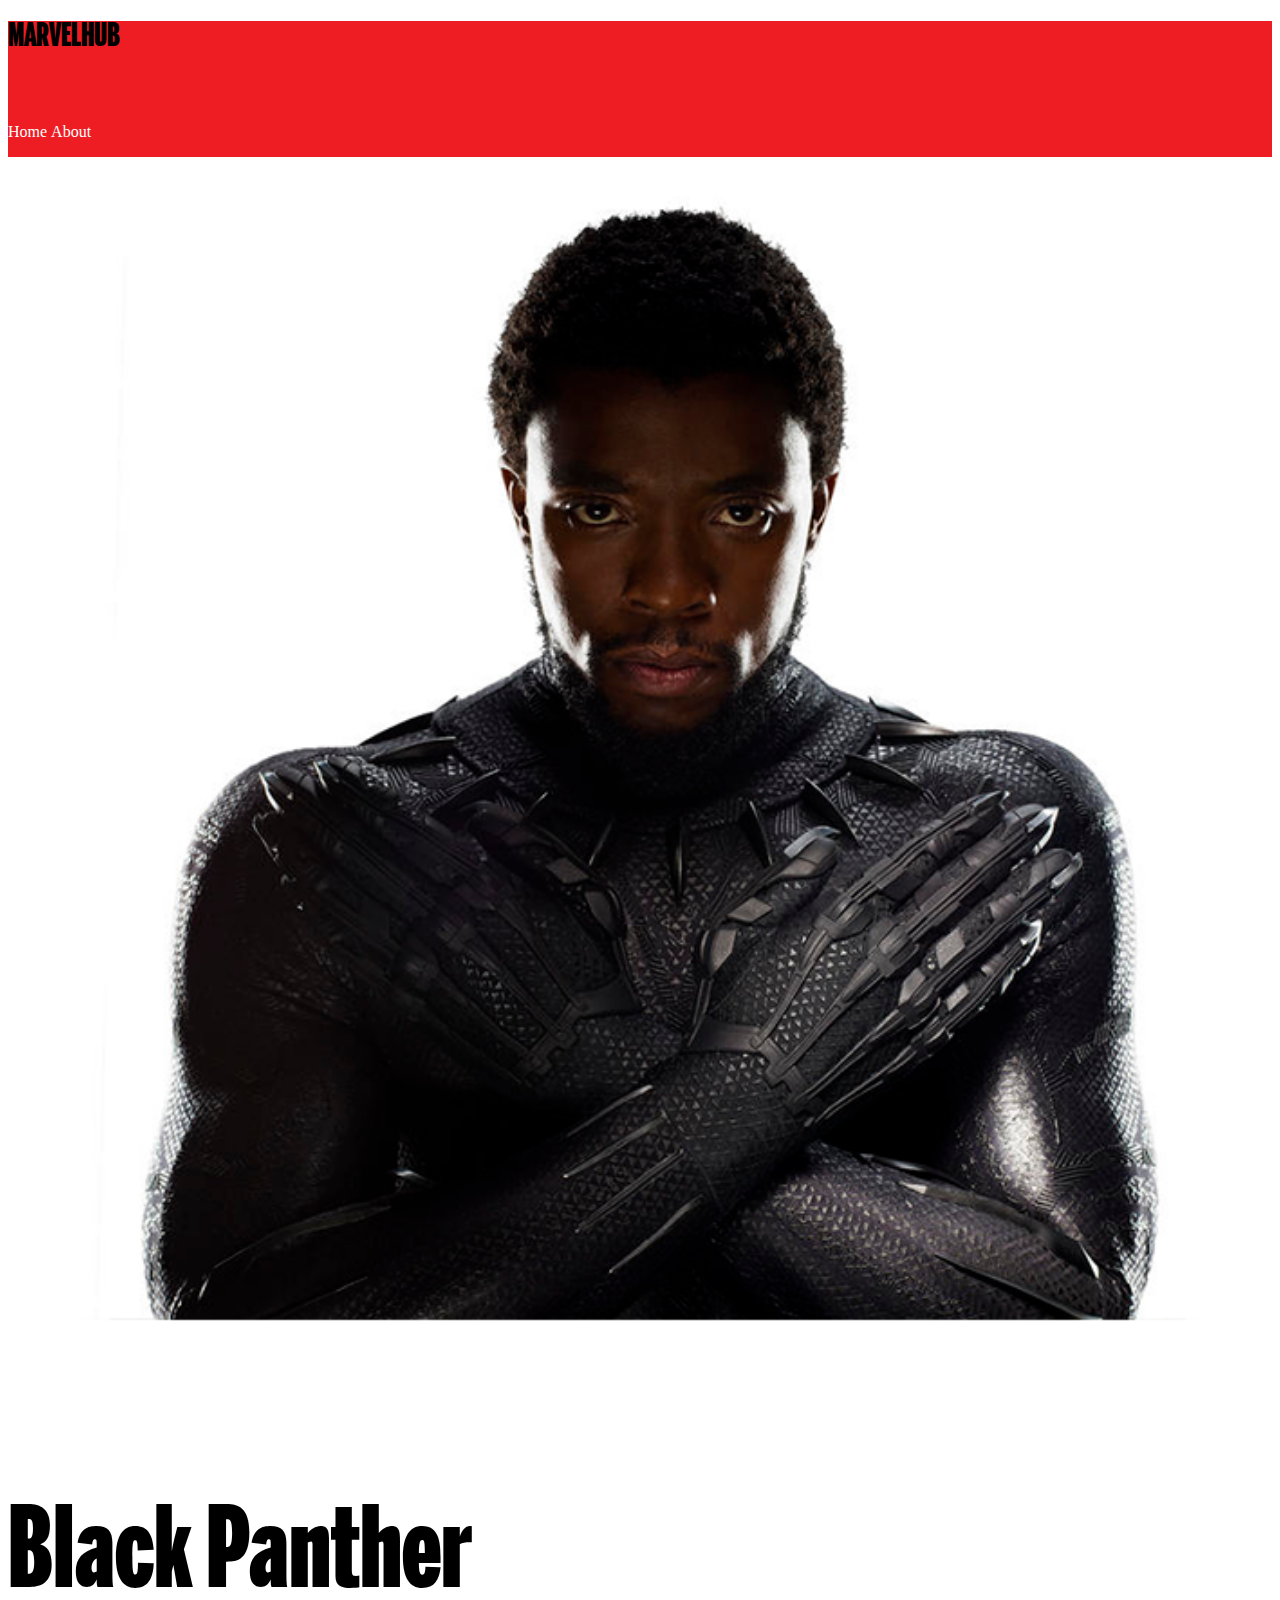
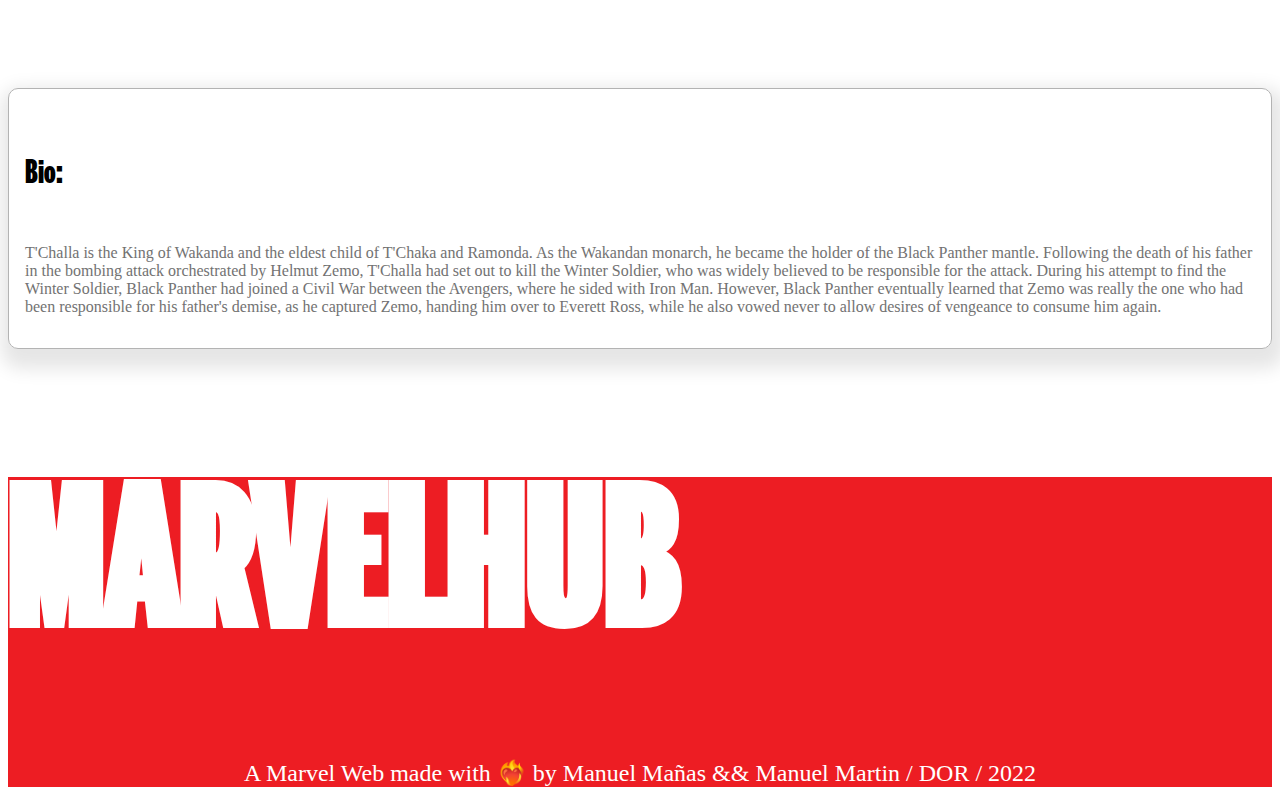
==== heroes/black-panther.html @ e600cfc3 "Heroes pages added" ====
<!DOCTYPE html>
<html lang="en">

<head>
    <meta charset="UTF-8">
    <meta http-equiv="X-UA-Compatible" content="IE=edge">
    <meta name="viewport" content="width=device-width, initial-scale=1.0">
    <link href="https://cdn.jsdelivr.net/npm/bootstrap@5.0.2/dist/css/bootstrap.min.css" rel="stylesheet"
        integrity="sha384-EVSTQN3/azprG1Anm3QDgpJLIm9Nao0Yz1ztcQTwFspd3yD65VohhpuuCOmLASjC" crossorigin="anonymous">
    <link rel="stylesheet" href="https://cdnjs.cloudflare.com/ajax/libs/font-awesome/6.0.0/css/all.min.css"
        integrity="sha512-9usAa10IRO0HhonpyAIVpjrylPvoDwiPUiKdWk5t3PyolY1cOd4DSE0Ga+ri4AuTroPR5aQvXU9xC6qOPnzFeg=="
        crossorigin="anonymous" referrerpolicy="no-referrer" />
    <link rel="stylesheet" href="../styles.css">
    <title>Spider-Man</title>
</head>

<body>
    <div class="hero-wrapper">
        <div class="container-fluid navbar-heroes">
            <div class="container">

                <nav>
                    <div class="row">
                        <div class="col-md-2 mt-5 d-flex">
                            <h5 class="text-white">MARVELHUB</h5>
                        </div>
                        <div class="col-md-3 mt-5 d-flex justify-content-start gap-5">
                            <a href="/index.html">
                                <p class="text-white hover-underline-animation">Home</p>
                            </a>
                            <a href="">
                                <p class="text-white hover-underline-animation">About</p>
                            </a>
                        </div>
                    </div>
                </nav>
            </div>
        </div>
        <div class="container hero-display">
            <div class="row">
                <div class="col-md-6">
                    <img src="../assets/images/black-panther.png" width="100%" alt="Black Panther">
                </div>
                <div class="col-md-6 mt-5">
                    <h1>Black Panther</h1>
                    <div class="bio-wrapper">
                        <h5>Bio:</h5>

                        <p> T'Challa is the King of Wakanda and the eldest child of T'Chaka and Ramonda. As the Wakandan
                            monarch, he became the holder of the Black Panther mantle. Following the death of his father
                            in the bombing attack orchestrated by Helmut Zemo, T'Challa had set out to kill the Winter
                            Soldier, who was widely believed to be responsible for the attack. During his attempt to
                            find the Winter Soldier, Black Panther had joined a Civil War between the Avengers, where he
                            sided with Iron Man. However, Black Panther eventually learned that Zemo was really the one
                            who had been responsible for his father's demise, as he captured Zemo, handing him over to
                            Everett Ross, while he also vowed never to allow desires of vengeance to consume him again.
                        </p>
                    </div>
                </div>
            </div>
        </div>

        <footer class="container-fluid hero-footer">
            <div class="container">
                <div class="row">
                    <div class="col-md-6 footer-header">
                        <h1>MARVELHUB</h1>
                        <h4>A Marvel Web made with ❤️‍🔥 by Manuel Mañas && Manuel Martin / DOR / 2022</h4>
                    </div>
                </div>
            </div>
        </footer>
    </div>


</body>

</html>
---- styles.css ----
@font-face {
  font-family: "marvel2";
  src: url("./assets/fonts/marvel\ 2.otf");
}

@import url("https://fonts.googleapis.com/css2?family=Comic+Neue:ital,wght@0,300;0,400;0,700;1,300;1,400;1,700&family=Roboto:wght@100;300;500;700&display=swap");

/*SCROLL BAR STYLE*/
::-webkit-scrollbar {
  width: 20px;
}

::-moz-scrollbar {
  width: 20px;
}

/* Track */
::-webkit-scrollbar-track {
  box-shadow: inset 0 0 5px grey;
  border-radius: 10px;
}

::-moz-scrollbar-track {
  box-shadow: inset 0 0 5px grey;
  border-radius: 10px;
}

/* Handle */
::-webkit-scrollbar-thumb {
  background: red;
  border-radius: 10px;
}
::-moz-scrollbar-thumb {
  background: red;
  border-radius: 10px;
}

/* Handle on hover */
::-webkit-scrollbar-thumb:hover {
  background: #b30000;
}
::-moz-scrollbar-thumb:hover {
  background: #b30000;
}

h1 {
  font-family: "marvel2" !important;
  font-size: 12rem;
}

@media (max-width: 768px) {
  h1 {
    font-size: 9rem;
  }
}

h2 {
  font-family: "Roboto" !important;
  font-size: 2rem;
  font-weight: 300;
}
h3 {
  font-family: "Roboto" !important;
  font-size: 1.5rem;
  font-weight: 300;
}
h4 {
  font-family: "Roboto" !important;
  font-size: 1.2rem;
  font-weight: 300;
}

h5 {
  font-family: "marvel2" !important;
  font-size: 2rem;
  font-weight: 300;
}

.mt-n {
  margin-top: -1rem;
}
.mt-n5 {
  margin-top: -4rem;
}

a {
  text-decoration: none;
  z-index: 9999;
}

p {
  font-family: "Roboto" !important;
  font-size: 1rem;
}

/*CUSTOM CLASES--->HERO && NAV**/
.hover-underline-animation {
  display: inline-block;
  position: relative;
  color: #ffffff;
}

.hover-underline-animation:after {
  content: "";
  position: absolute;
  width: 100%;
  transform: scaleX(0);
  height: 2px;
  bottom: -5px;
  left: 0;
  background-color: #ffffff;
  transform-origin: bottom right;
  transition: transform 0.25s ease-out;
}

.hover-underline-animation:hover:after {
  transform: scaleX(1);
  transform-origin: bottom left;
}

nav {
  z-index: 1;
}

.navigation {
  background-color: #ed1d23;
}

.hero {
  background-color: #ed1d23;
}

.hero-image {
  margin-top: -17rem;
}

@media (max-width: 768px) {
  .hero-image {
    display: none;
  }
}

/** NEWS CUSTOM CSS*/

.news h1 {
  font-size: 7rem;
  font-weight: 300;
  font-style: italic;
  background: -webkit-linear-gradient(rgb(38, 156, 253), #333);
  -webkit-background-clip: text;
  -webkit-text-fill-color: transparent;
}

.news p {
  font-family: "Roboto" !important;
  font-size: 1rem;
  color: rgb(139, 139, 139);
}

.card {
  overflow: hidden;
  border: none;
  box-shadow: 0px 10px 15px -3px rgba(0, 0, 0, 0.1);
  cursor: pointer;
  min-height: 350px;
}

.date {
  color: rgb(209, 209, 209);
}

.card-body {
  background-color: #ed1d23;
  max-height: 290px;
}

.card-body h5 {
  color: white;
}
.card-body p {
  color: white;
}

.card img {
  border-top-left-radius: 20px;
  border-top-right-radius: 20px;
  transition: 0.2s all ease-in-out;
}

.card img:hover {
  transform: scale(1.3);
}

/** BUTTON EFFECT W GLITCH ANIM*/

button {
  font-size: 18px;
  letter-spacing: 2px;
  text-transform: uppercase;
  display: inline-block;
  text-align: center;
  font-weight: bold;
  padding: 0.7em 2em;
  border: 3px solid #ff0000;
  border-radius: 2px;
  position: relative;
  box-shadow: 0 2px 10px rgba(0, 0, 0, 0.16), 0 3px 6px rgba(0, 0, 0, 0.1);
  color: #ff0000;
  text-decoration: none;
  transition: 0.3s ease all;
  z-index: 1;
}

button:before {
  transition: 0.5s all ease;
  position: absolute;
  top: 0;
  left: 50%;
  right: 50%;
  bottom: 0;
  opacity: 0;
  content: "";
  background-color: #ff0000;
  z-index: -1;
}

button:hover,
button:focus {
  color: white;
}

button:hover:before,
button:focus:before {
  transition: 0.5s all ease;
  left: 0;
  right: 0;
  opacity: 1;
}

button:active {
  transform: scale(0.9);
}

/*PODCASTS SECTION*/

.podcasts-1 {
  margin-right: 1rem;
}

/*HEROES SECTION*/

.custom-shape-divider-top-1646295180 {
  position: absolute;
  top: 0;
  left: 0;
  width: 100%;
  overflow: hidden;
  line-height: 0;
}

.heroes_section {
  background-image: url("./assets/images/blueBg.jpg");
}
.villains_section {
  background-image: url("./assets/images/redBg.jpg");
}

.heroes-h1 {
  margin-top: 7rem;
}

@media screen and (max-width: 768px) {
  .heroes-h1 {
    margin-top: 3rem;
  }

  .big-heading {
    font-size: 7rem;
  }
}

.snap-wrapper {
  display: flex;
  width: 70%;
  margin: auto;
  overflow: auto;
  scroll-snap-type: x mandatory;
  margin-top: 2rem;
  padding-bottom: 2rem;
}

.snap-card {
  scroll-snap-align: center;
  min-width: 33%;
  padding: 10px;
}

@media screen and (max-width: 768px) {
  .snap-card {
    min-width: 100%;
  }
}

.snap-card h1 {
  font-size: 3rem;
  font-weight: 300;
  font-style: italic;
  color: white;
  text-align: center;
}

.snap-card img {
  border-radius: 50%;
  border: 10px solid white;
}

/*VIDEOS SECTION*/

.videos_section {
  background-image: url("./assets/images/stainless-steel-10.jpg");
}

.videos-h1 {
  margin-top: 1rem;
}

/*CHARACTER FINDER SECTION*/

.finder h1 {
  font-size: 7rem;
  font-weight: 300;
  font-style: italic;
  background: -webkit-linear-gradient(rgb(38, 156, 253), #333);
  -webkit-background-clip: text;
  -webkit-text-fill-color: transparent;
}

.finder p {
  font-family: "Roboto" !important;
  font-size: 1rem;
  color: rgb(139, 139, 139);
}

.hero-card {
  /* border: 1px solid rgb(211, 211, 211); */
  padding: 1rem;
  border-radius: 20px;
  box-shadow: 3px 10px 18px 10px rgba(0, 0, 0, 0.1);
  margin-top: 3rem;
}

.hero-card h5 {
  font-family: "marvel2" !important;
  font-size: 4rem;
  font-weight: 300;
}

.hero-card a {
  border: 1px solid black;
  padding: 0.5rem 1rem;
  border-radius: 10px;
}

input {
  width: 300px;
  padding: 15px;
  border: 2px solid red;
  border-radius: 10px;
  transition: 0.3s all ease-in-out;
}

input:focus {
  width: 680px;
  outline: invert;
  outline-color: rgb(38, 156, 253);
}

@media screen and (max-width: 768px) {
  input:focus {
    width: 400px;
    outline: invert;
    outline-color: rgb(38, 156, 253);
  }
}

/*FOOTER STYLES*/

footer {
  background-color: #ed1d23;
  margin-top: 3rem;
}

footer h1 {
  color: white;
}
footer h4 {
  color: white;
  font-family: "Roboto", sans-serif;
  font-size: 1.5rem;
  text-align: center;
  font-weight: 300;
  margin-top: -40px;
}

@media screen and (max-width: 768px) {
  footer h1 {
    font-size: 5rem;
    text-align: center;
  }
  footer h4 {
    font-size: 1rem;
    margin-top: 10px;
  }
}

/*HEROES PAGES STYLES*/

.navbar-heroes {
  background-color: #ed1d23;
  margin-top: -2rem;
}

.hero-wrapper {
  height: 100vh;
}

.hero-display h1 {
  font-size: 7rem;
  font-weight: 300;
}

.hero-display p {
  font-size: 1rem;
  font-weight: 300;
  color: rgb(114, 114, 114);
}

.hero-footer {
  margin-top: none;
}

.bio-wrapper {
  border: 1px solid rgb(179, 179, 179);
  border-radius: 10px;
  padding: 1rem;
  box-shadow: 3px 10px 18px 10px rgba(0, 0, 0, 0.1);
}
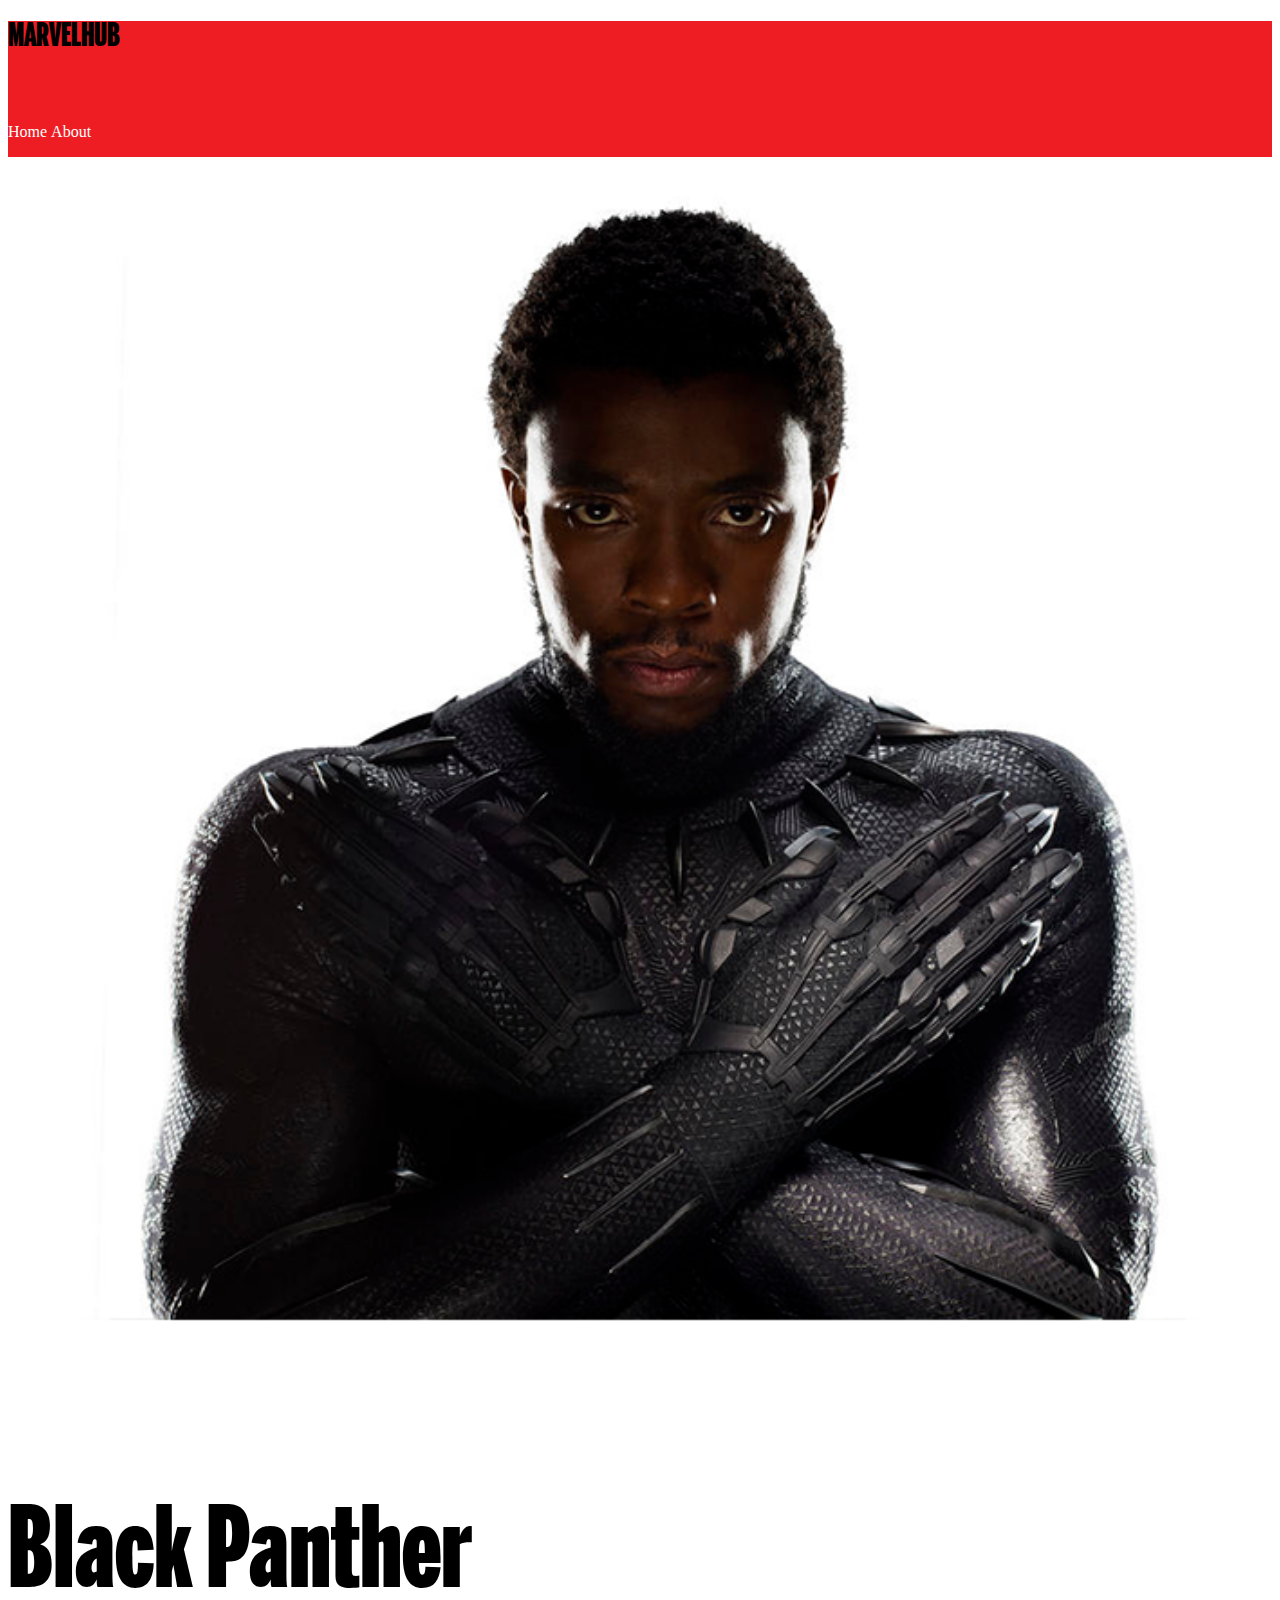
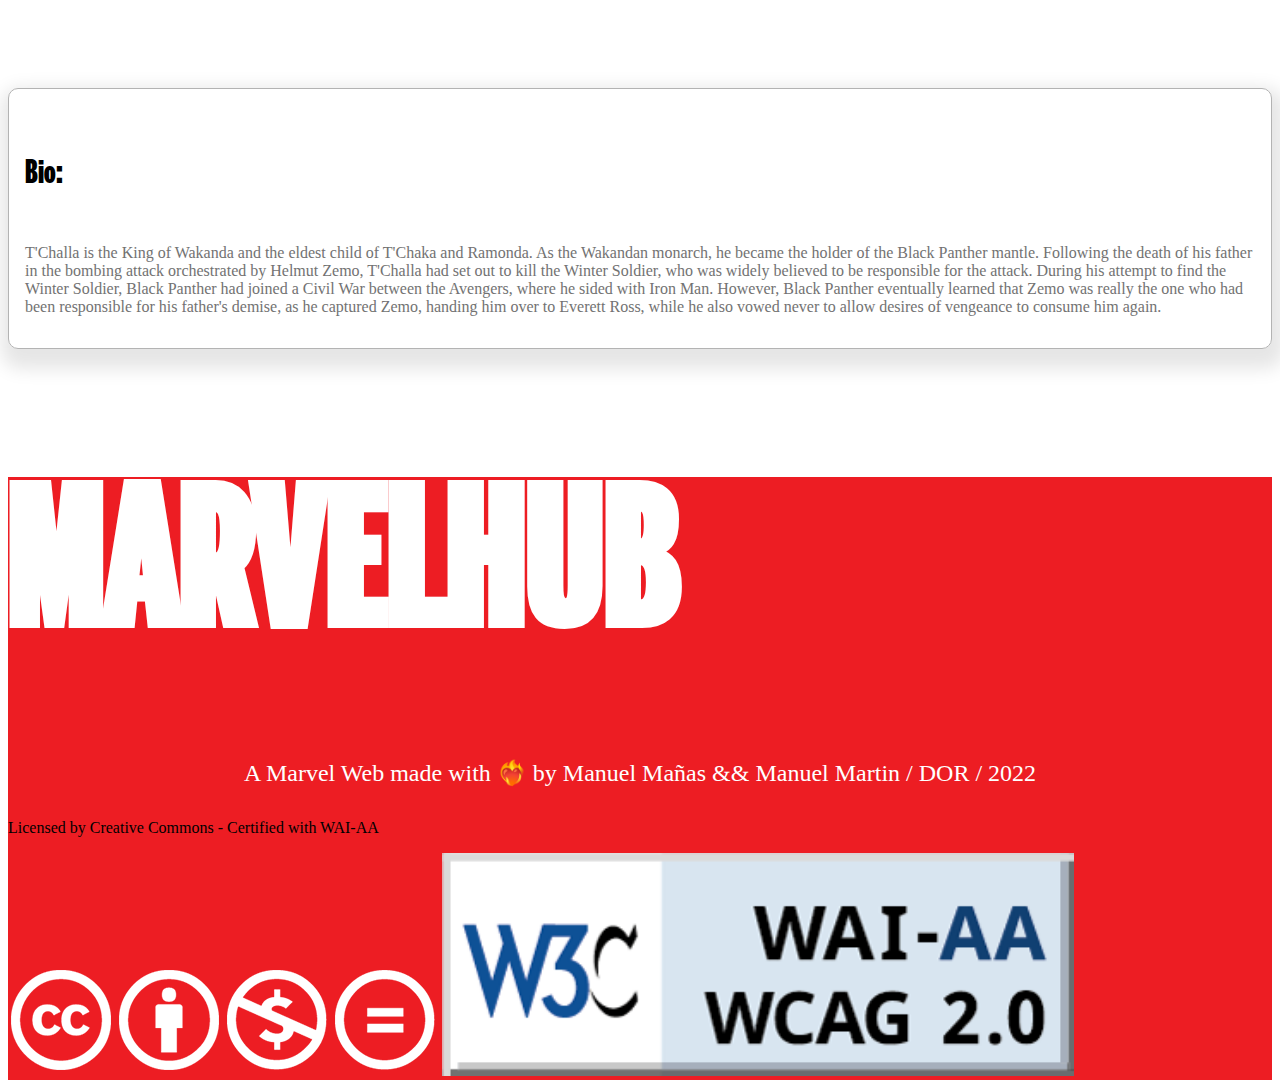
==== commit 02779865: "Web done" ====
--- a/heroes/black-panther.html
+++ b/heroes/black-panther.html
@@ -11,7 +11,7 @@
         integrity="sha512-9usAa10IRO0HhonpyAIVpjrylPvoDwiPUiKdWk5t3PyolY1cOd4DSE0Ga+ri4AuTroPR5aQvXU9xC6qOPnzFeg=="
         crossorigin="anonymous" referrerpolicy="no-referrer" />
     <link rel="stylesheet" href="../styles.css">
-    <title>Spider-Man</title>
+    <title>Black Panther</title>
 </head>
 
 <body>
@@ -60,12 +60,20 @@
             </div>
         </div>
 
-        <footer class="container-fluid hero-footer">
+        <footer class="container-fluid">
             <div class="container">
-                <div class="row">
+                <div class="row justify-content-around pb-4">
                     <div class="col-md-6 footer-header">
-                        <h1>MARVELHUB</h1>
+                        <a href="">
+
+                            <h1>MARVELHUB</h1>
+                        </a>
                         <h4>A Marvel Web made with ❤️‍🔥 by Manuel Mañas && Manuel Martin / DOR / 2022</h4>
+                    </div>
+                    <div class="col-md-3 d-flex flex-column gap-3 justify-content-center align-items-center mt-5">
+                        <p class="text-white">Licensed by Creative Commons - Certified with WAI-AA</p>
+                        <img src="../assets/images/cc.png" alt="cc">
+                        <img src="../assets/images/wcag2AA-blue.png" width="50%" height="30%" alt=" wai seal">
                     </div>
                 </div>
             </div>
